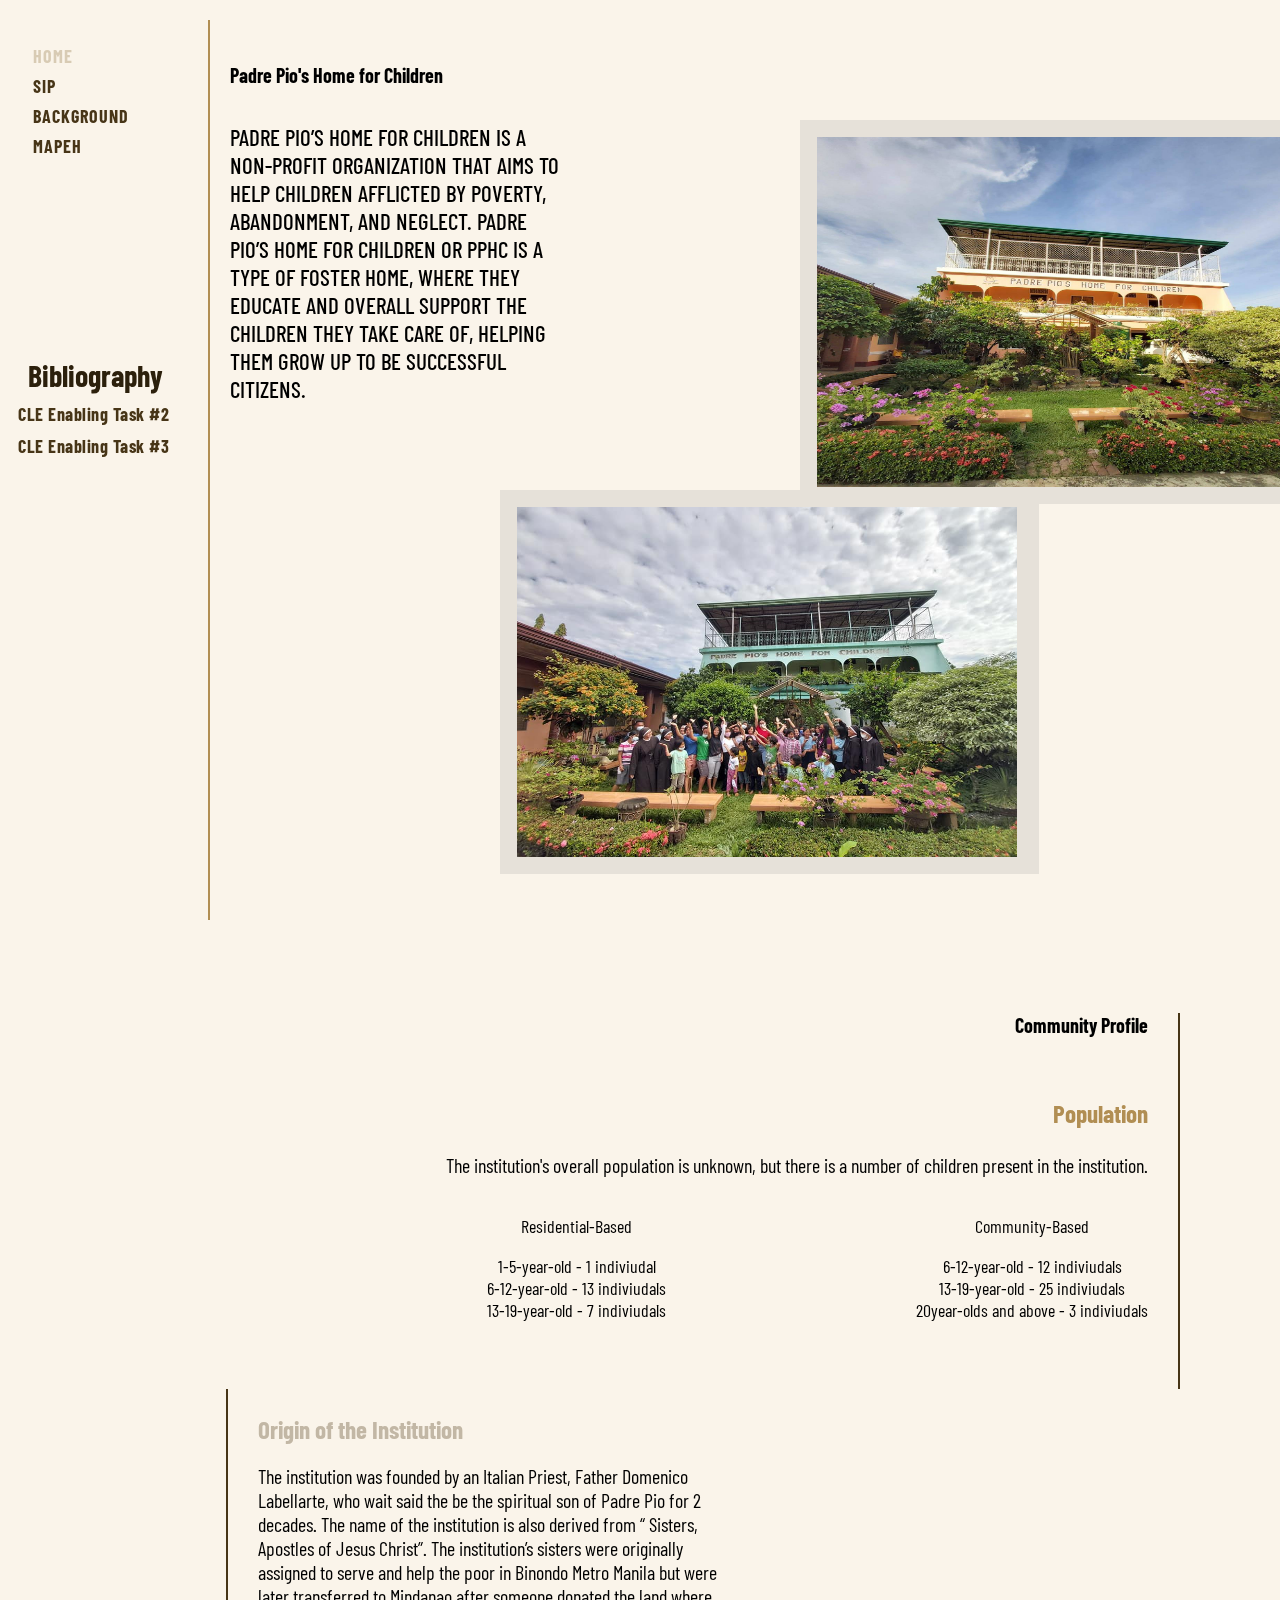
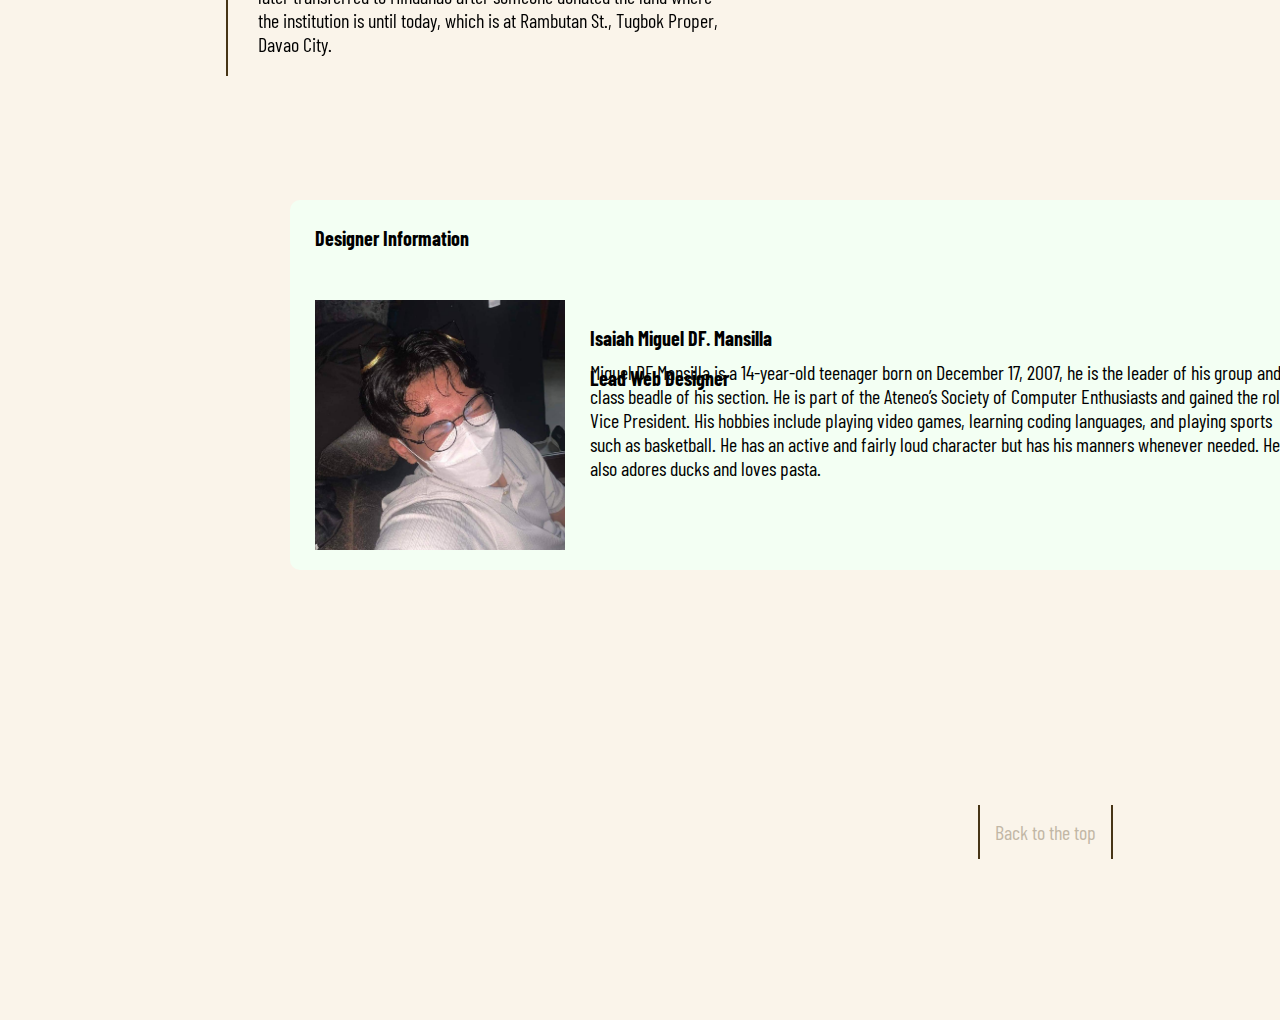
==== index.html @ 092f4664 "Add files via upload" ====
<!DOCTYPE html>
<html>
    <head>
        <meta name="viewport" content="width=device-width, initial-width=1.0">
        <meta name="description" content=" This will be a website about the Padre Pio's Home for Children. ">
        <title>Partnered Institution - Miguel Mansilla</title>
        <link rel="stylesheet" href="mainstyles.css">
        <link rel="preconnect" href="https://fonts.googleapis.com">
        <link rel="preconnect" href="https://fonts.gstatic.com" crossorigin>
        <link href="https://fonts.googleapis.com/css2?family=Barlow+Condensed:wght@100;400;500;600&family=Cabin:wght@400;500;700&family=Kanit:wght@100;400;500;700&family=Roboto:wght@100;400;500;700&display=swap" rel="stylesheet">
    
        <style>

            body {
              height: 2500px;
            }

            .creator-about {
                position: absolute;
                top: 1800px;
                left: 290px;

                flex-basis: 31%;
                background: #f3fff3;
                border-radius: 10px;
                margin-bottom: 500px;
                padding: 50px 25px;
                box-sizing: border-box;
                transition: 0.5s;

                height: 370px;
                width: 80%;

                font-family: 'Barlow Condensed', sans-serif;
            }

            .creator-about:hover {
                box-shadow: 0px 0px 10px rgba(0, 0, 0, 0.15);
            }

            .creator-info {
                margin-bottom: 100px;
            }

            .creator-title {
                position: absolute;
                bottom: 300px;

                text-align: left;
                font-weight: bold;
                font-size: 20px;
            }

            .creator-img {
                width: 250px;
                margin-right: 20px;

                position: absolute;
                bottom: 20px;
            }

            .creator-name {
                display: inline-block;
                
                position: absolute;
                bottom: 220px;
                left: 300px;
                margin: auto;


                font-size: 20px;
                padding-right: 10px;
                font-weight: bold;
            }

            .creator-position {
                display: inline-block;

                position: absolute;
                bottom: 180px;
                left: 300px;
                margin: auto;

                font-size: 20px;
                font-weight: bold;
            }

            .creator-description {
                display: inline-block;
                padding-bottom: 50px;

                position: absolute;
                bottom: 40px;
                left: 300px;

                font-size: 20px;
                width: 70%;

                margin: auto;
            }

            /* back to the top btn */

            .top-btn {
                font-family: 'Barlow Condensed', sans-serif;
                position: relative;
                top: 2400px;
                left: 750px;
                text-decoration: none;

                margin: 20px;
                color: #c2b7a5;

                border-right: 2px solid #473517;
                border-left: 2px solid #473517;
                font-size: 20px;

                padding: 15px;

                transition: 0.15s ease-in-out;
            }

            .top-btn:hover {
                border-right: none;
                border-left: none;

                border-top: 2px solid #473517;
                border-bottom: 2px solid #473517;

            }
        </style>
    </head>
    <body>
        <nav>
          <div class="nav-bar">
             <ul class="nav-links">
                <li><a href="index.html" id="current">Home</a></li>
                <li><a href="sip.html">SIP</a></li>
                <li><a href="background.html">Background</a></li>
                <li><a href="mapeh.html">MAPEH</a></li>
             </ul>
          </div>
 
          <div class="bibliography">
            <h1 class="biblio-title">Bibliography</h1>
            <ul class="biblio-links">
                <li><a href="https://docs.google.com/document/d/1bNj2XebwE59fYeGxHQcDrqYnZ88GvaY4zBMD_GpjLDU/edit?usp=sharing">CLE Enabling Task #2</a></li>
                <li><a href="https://docs.google.com/document/d/1T39genlhDNpwC2QgMm9t2E3u4pca7KXvPmAS47w9Snc/edit?usp=sharing">CLE Enabling Task #3</a></li>
            </ul>
          </div>
        </nav>
 
        <main>
            <section class="header">
                <a id="top"></a>
                <h1 class="header-title">Padre Pio's Home for Children</h1>
                <p class="institution-description">Padre Pio’s Home for Children is a non-profit organization that aims to help children afflicted by poverty, abandonment, and neglect. Padre Pio’s Home for Children or PPHC is a type of foster home, where they educate and overall support the children they take care of, helping them grow up to be successful citizens.</p>
                <img class="img-1" src="images/institution-1.jpg">
                <img class="img-2" src="images/institution-3.jpg">
            </section>

            <section class="main-container">
                <h1 class="profile-title">Community Profile</h1>

                    <div class="population">
                        <p class="population-title">Population</p>
                        <div class="population-description">
                         <p class="population-semi-description">The institution's overall population is unknown, but there is a number of children present in the institution.</p>
                         <div class="population-number">
                            <div class="residential-based">
                                <p class="community-title">Residential-Based</p>
                                <ul class="community-amount">
                                    <li>1-5-year-old - 1 indiviudal</li>
                                    <li>6-12-year-old - 13 indiviudals</li>
                                    <li>13-19-year-old - 7 indiviudals</li>
                                </ul>
                             </div>
                             <div class="community-based">
                                <p class="community-title">Community-Based</p>
                                <ul class="community-amount">
                                    <li>6-12-year-old - 12 indiviudals</li>
                                    <li>13-19-year-old - 25 indiviudals</li>
                                    <li>20year-olds and above - 3 indiviudals</li>
                                </ul>
                             </div>
                         </div>
                        </div>
                    </div>

                    <div class="origin">
                        <p class="origin-title">Origin of the Institution</p>
                        <div class="origin-description">
                            <p>The institution was founded by an Italian Priest,  Father Domenico Labellarte, who wait said the be the spiritual son of Padre Pio for 2 decades. The name of the institution is also derived from “ Sisters, Apostles of Jesus Christ”. The institution’s sisters were originally assigned to serve and help the poor in Binondo Metro Manila but were later transferred to Mindanao after someone donated the land where the institution is until today, which is at Rambutan St., Tugbok Proper, Davao City. </p>
                        </div>
                    </div>
                </div>
            </section>

            <section class="creator-about">
                <p class="creator-title">Designer Information</p>
                    <div class="creator-info">
                        <img class="creator-img" src="images/creator-1.jpg">
                        <p class="creator-name">Isaiah Miguel DF. Mansilla</p>
                        <p class="creator-position">Lead Web Designer</p>
                        <p class="creator-description">Miguel DF Mansilla is a 14-year-old teenager born on December 17, 2007, he is the leader of his group and the class beadle of his section. He is part of the Ateneo’s Society of Computer Enthusiasts and gained the role of Vice President. His hobbies include playing video games, learning coding languages, and playing sports such as basketball. He has an active and fairly loud character but has his manners whenever needed. He also adores ducks and loves pasta.</p>
                    </div>
            </section>

            <a class="top-btn" href="#top">Back to the top</a>

        </main>
---- mainstyles.css ----
/* Global */

body {
  background-color: #faf4ea;
  height: 2750px;
  overflow-x: hidden;
}


/* Navigations */

nav {
  position: fixed;  
  border-right: 2px solid #b18e53;
  height: 900px;
}

.nav-bar {
  width: 200px
}

.nav-links {
  margin-right: 75px;
  margin-top: 25px;
  width: 200px;
  padding: 0;
}

.nav-links li {
  display: block;
  margin: 8px 25px;
}

.nav-links a {
  font-family: 'Barlow Condensed', sans-serif;
  font-weight: bold;
  font-size: 18px;
  letter-spacing: 1px;
  color: #473517;
  text-decoration: none;
  text-transform: uppercase;
  padding-bottom: 2.5px;
}

#current {
  color: rgb(216, 203, 180);
}

.nav-links a {
  position: relative;
}

.nav-links a::before {
    content: '';
    position: absolute;
    width: 100%;
    height: 2px;
    border-radius: 4px;
    background-color: #2c200c;
    bottom: 0;
    left: 0;
    transform-origin: right;
    transform: scaleX(0);
    transition: transform .3s ease-in-out;
  }

.nav-links a:hover::before {
  transform-origin: left;
  transform: scaleX(1);
}

/* Bibliography */

.bibliography {
  font-family: 'Barlow Condensed', sans-serif;
  text-align: left;

  margin-top: 200px;
}

.biblio-title {
  color: #2c200c;
  margin: 8px 20px;
  font-size: 30px;
}

.biblio-links {
  list-style: none;
  padding-left: 0;
  margin: 10px; 
}

.biblio-links li {
  font-size: 18px;
  margin-top: 10px;
}

.biblio-links a {
  color: #473517;
  font-weight: bold;
  letter-spacing: 0.5px;
  text-decoration: none;
}

/* index */


/* Main */

main {
  padding-left: 200px;
  height: 2600px;
}

.header {
  width: 80%;
  margin-top: 20px;
  font-family: 'Barlow Condensed', sans-serif;
}

.header-title {
  position: absolute;
  left: 230px;
  top: 50px;

  font-size: 20px;
  text-align: left;
  color: black;
  font-family: inherit;
}

.institution-description {
  position: absolute;
  top: 100px;
  left: 230px;

  width: 330px;

  text-align: left;
  font-size: 23px;
  font-family: inherit;
  font-weight: 500;
  text-transform: uppercase;
}

.img-1 {
  position: absolute;
  left: 800px;
  top: 120px;
  
  width: 500px;
  height: 350px;
  border: 2px solid #e6e1d9;
  background-color: #e6e1d9;
  padding: 15px;
}


.img-2 {
  position: absolute;
  left: 500px;
  top: 490px;
  
  width: 500px;
  height: 350px;
  border: 2px solid #e6e1d9;
  background-color: #e6e1d9;
  padding: 15px 20px 15px 15px;
}

/* Community Profile */

.container {
  position: absolute;
  right: 100px;
  top: 150px;
  height: 1000px;;

  font-family: 'Barlow Condensed', sans-serif;

  width: 80%;
  display: flex;
  justify-content: right;
  flex-direction: column;
}

.main-container {
  position: absolute;
  right: 100px;
  top: 1000px;

  font-family: 'Barlow Condensed', sans-serif;

  width: 80%;
  display: flex;
  justify-content: right;
  flex-direction: column;
}


.profile-title {
  border-right: 2px solid #473517;
  padding-right: 30px;
  margin-bottom: 0;

  height: 60px;
}

.population {
  border-right: 2px solid #473517;
  padding-right: 30px;
  padding-bottom: 50px;
}

.profile-title {  
  text-align: right;
  font-size: 20px;
}

.population-title {
  color:#b18e53;
  font-size: 25px;
  margin-bottom: 5px;
  font-weight: bold;
  text-align: right;
}

.population-description {
  display: flex;
  flex-direction: column;

  
  width: 100%;
}

.population-semi-description {
  text-align: right;
  font-size: 20px;
}

.population-number {
  display: flex;
  justify-content: right;


  width: 100%;
  margin: auto;
}

/* Population NO. */

.residential-based {
  display: flex;
  flex-direction: column;

  font-size: 18px;
  text-align: center;
  margin-right: 250px;
}

.community-based {
  display: flex;
  flex-direction: column;

  font-size: 18px;
  text-align: center;
}

.community-title {
  font-size: inherit;
  margin-bottom: 0;
}

.community-amount {
  font-size: inherit;
  text-align: inherit;
  list-style: none;
  padding-left: 0;
}

/* Origin */

.origin {
  border-left: 2px solid #473517;
  padding-left: 30px;
  margin-left: 70px;
}

.origin-title {
  color: #c2b7a5;
  font-size: 25px;
  margin-bottom: 5px;
  font-weight: bold;
  text-align: left;
}

.origin-description {
  text-align: left;
  font-size: 20px;
  width: 50%;
}

/* end of index */

/* SIP */

.sip-container {
  position: relative;
  left: 700px;
  top: 200px;

  font-family: 'Barlow Condensed', sans-serif;

  width: 80%;
  display: flex;
  justify-content: right;
  flex-direction: column;
}

.sip-title {
  position: relative;
  left: 700px;
  top: 90px;

  width: 400px;

  font-size: 25px;
  text-align: left;
  color: #967E76;
  font-family: inherit;
  font-weight: bold;
}

.sip-member-list {
  position: relative;
  left: 490px;
  top: 100px;  
  color: #826F66;
}

.sip-member-list li {
  display: inline-block;
  font-size: 15px;
  list-style: none;
  text-decoration: none;
  padding-left: 0;
  padding-bottom: 2px;
  margin-right: 10px;
  border-bottom: 1px solid #2c200c;
}

.sip-introduction {
  font-size: 20px;
  position: relative;
  right: 380px;
  bottom: 50px;
  color: #967E76;
}

.sip-introduction li {
  display: inline-block;
  margin-right: 25px;
}

/* background-significnce */

.background-significance {
  position: relative;
  right: 650px;
  top: 20px;

  text-align: left;
  border-left: 2px solid #473517;
  padding-left: 20px;
  font-size: 20px;
}

.background-title {
  position: relative;

  right: 0;
  width: 550px;
  margin-right: 10px; 

  color: #AD8B73;
}

.background-description {
  color: #967E76;
}

/* problem statement */

.problem-statement {
  position: relative;
  right: 650px;
  top: 20px;

  text-align: left;
  border-left: 2px solid #473517;
  padding-left: 20px;
  font-size: 20px;
}

.problem-title {
  color: #AD8B73;
}

.problem-description {
  color: #967E76;
}

/* hypothesis */

.hypothesis {
  position: relative;
  right: 650px;
  top: 20px;

  font-size: 20px;
  text-align: left;
  border-left: 2px solid #473517;
  padding-left: 20px;
  padding-bottom: 50px;
}

.hypothesis-title {
  color: #AD8B73;
}

.hypothesis-state {
  color: #967E76;
}
/* methodology */

.methodology {
  position: relative;
  right: 450px;
  top: 70px;
  text-align: right;

  border-right: 2px solid #473517;
}


.method-title {
  position: relative;
  left: 820px;
  width: 500px;
  margin-right: 0;
  font-size: 25px;
  color: #AD8B73;
}

.methodology-grid {
  display: flex;
  justify-content: space-evenly;

  position: relative;
  left: 70px;

  text-align: center;
  width: 100%;
  font-size: 20px ;
}

.methodology-table th {
  font-size: 20px;
  width: 900px;
}

.methodology-table td {
  font-size: 15px;
  width: 100%;
  padding-left: 35px;
}

.methodology-table {
  width: 250px;
}

.variable-title {
  color: #826F66;  
}

.variable {
  color: #967E76;
}

/* set-up */

.set-up {
  position: relative;
  right: 450px;
  top: 70px;

  border-right: 2px solid #473517;
  padding-bottom: 50px;
  
}

.set-up-title {
  position: relative;
  left: 1130px;
  width: 500px;
  margin-right: 0;
  color: #AD8B73; 
  font-size: 25px;
}

.set-up-table {
  text-align: center;
}

.sets th {
  padding: 15px 50px;
  font-size: 20px;
  text-align: center;
  color: #D7C0AE; 
}

.set-up-description td {
  padding-right: 20px;
  color: #967E76; 
}

.set-up-trials td {
  padding-top: 20px;
  padding-right: 20px;
  color: #967E76;
}


/* experimental data */

.experimental-data {
  position: relative;
  right: 450px;
  top: 55px;

  height: 200px;
  text-align: right;

  border-right: 2px solid #473517;
}

.experimental-data-title {
  position: relative;
  left: 715px;
  width: 600px;
  margin-right: 0;
  
  color: #AD8B73;
}

.experimental-data-table {
  position: relative;
  left: 05px;
  margin-right: 0;

  font-size: 18px;
  text-align: center;
}

.experimental-title th {
  color: #D7C0AE;
  padding-bottom: 15px;
}


.experimental-content {
  color: #967E76;
}

/* background-significance */

.project-background, .project-rationale, .project-proposal, .project-social-studies {
  border-right: 2px solid #473517;
  border-left: 2px solid #473517;
  height: 200px;
}

.project-background-title, .project-rationale-title, .project-proposal-title, .project-social-studies-title {
  text-align: center;
  font-size: 25px;
  color: #473517;
}

.project-background-description, .project-rationale-description, .project-proposal-description {
  text-align: center;
  width: 1000px;

  margin: auto;
  padding-bottom: 200px;
  color: #967E76;
  font-size: 17px;
}

.project-social-studies-answers {
  display: flex;
  align-items: flex-end;
  color: #967E76;

  padding: 0;
}

.project-social-studies-answers li {
  padding: 0 10px;
  list-style: none;
  text-align: center;
  max-width: 450px;

  margin: auto;
}
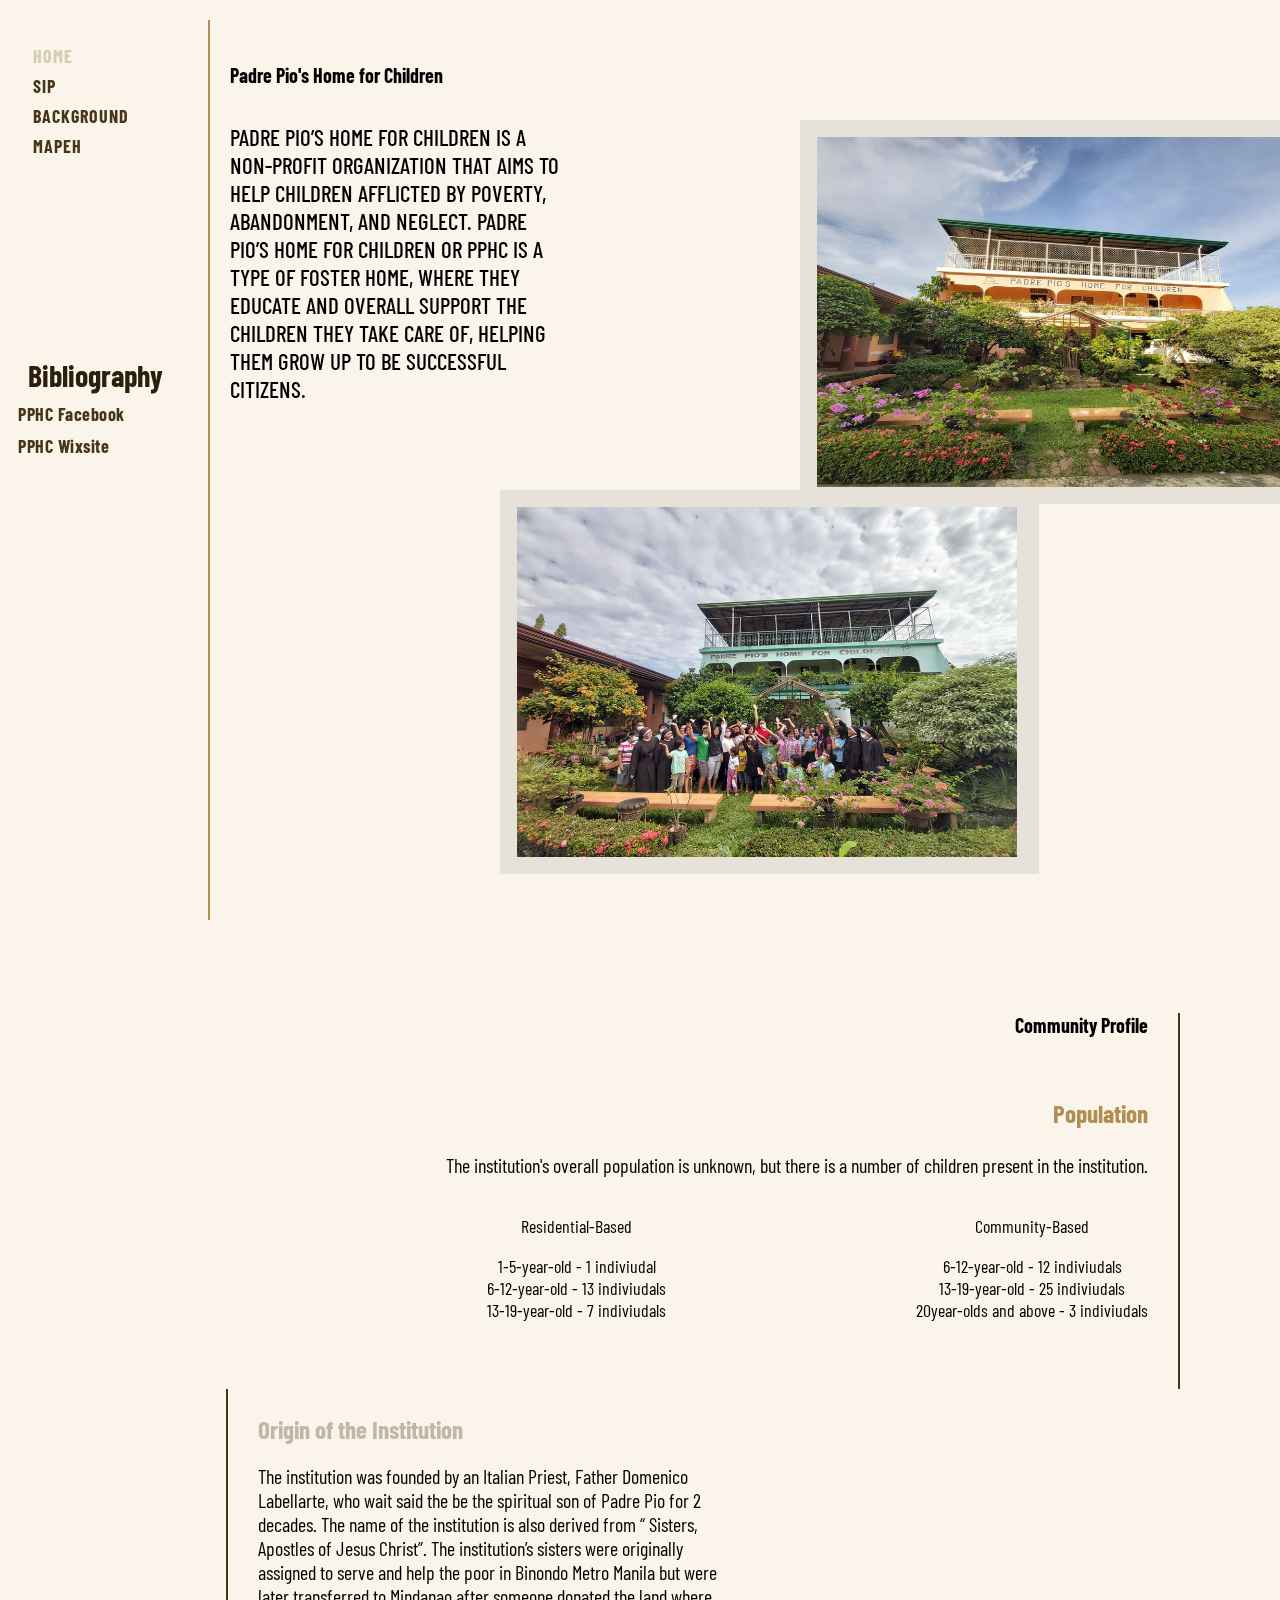
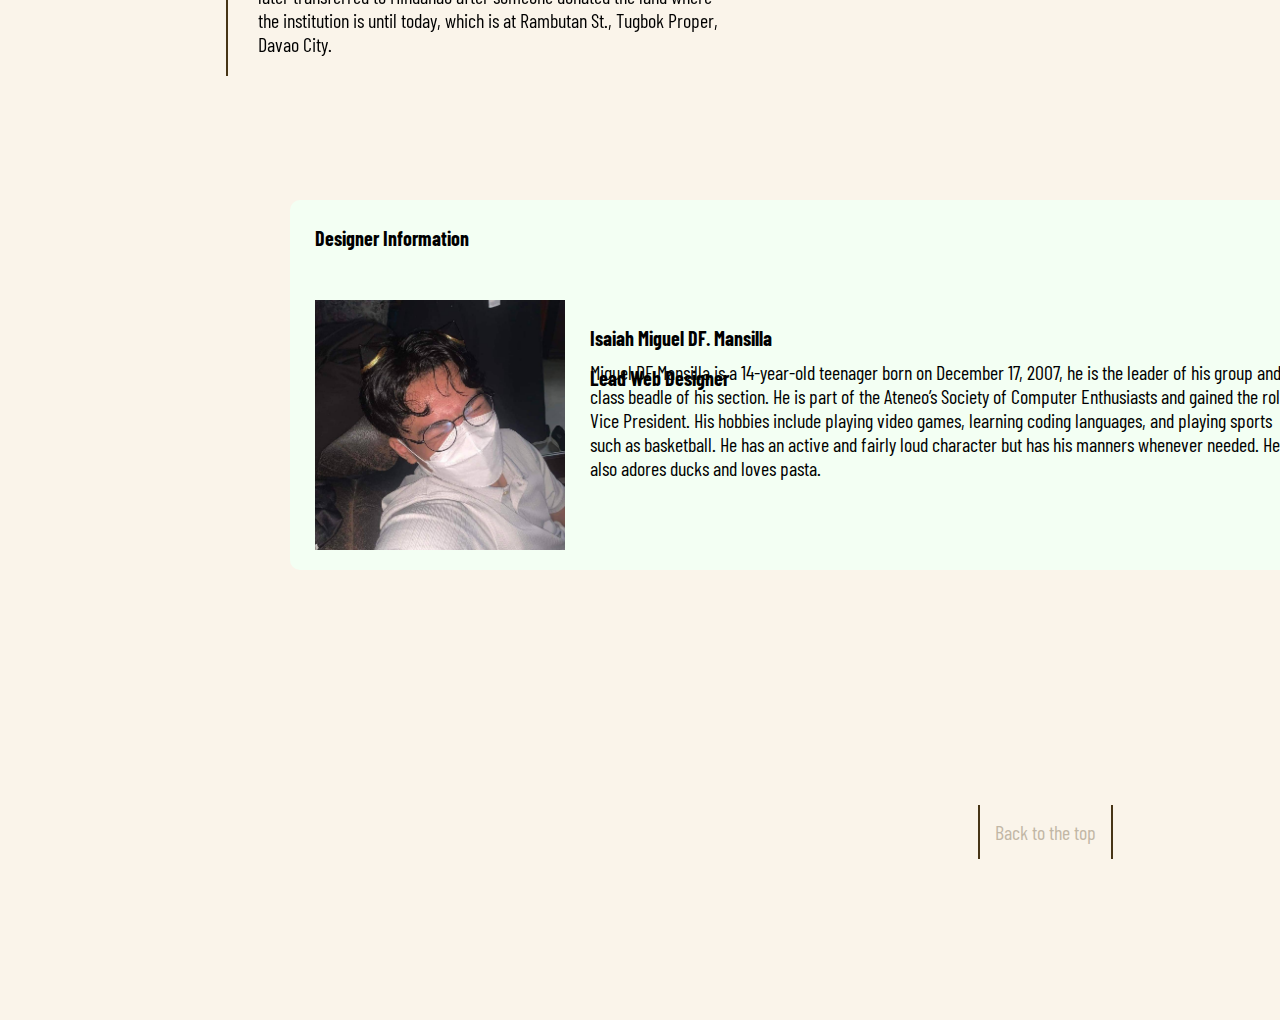
==== commit 772029fc: "Update index.html" ====
--- a/index.html
+++ b/index.html
@@ -144,8 +144,8 @@
           <div class="bibliography">
             <h1 class="biblio-title">Bibliography</h1>
             <ul class="biblio-links">
-                <li><a href="https://docs.google.com/document/d/1bNj2XebwE59fYeGxHQcDrqYnZ88GvaY4zBMD_GpjLDU/edit?usp=sharing">CLE Enabling Task #2</a></li>
-                <li><a href="https://docs.google.com/document/d/1T39genlhDNpwC2QgMm9t2E3u4pca7KXvPmAS47w9Snc/edit?usp=sharing">CLE Enabling Task #3</a></li>
+                <li><a href="https://www.facebook.com/Padre-Pios-Home-for-Children-Inc-2124660711100123">PPHC Facebook</a></li>
+                <li><a href="https://pandmig.wixsite.com/engageaddujhs/pphc ">PPHC Wixsite</a></li>
             </ul>
           </div>
         </nav>
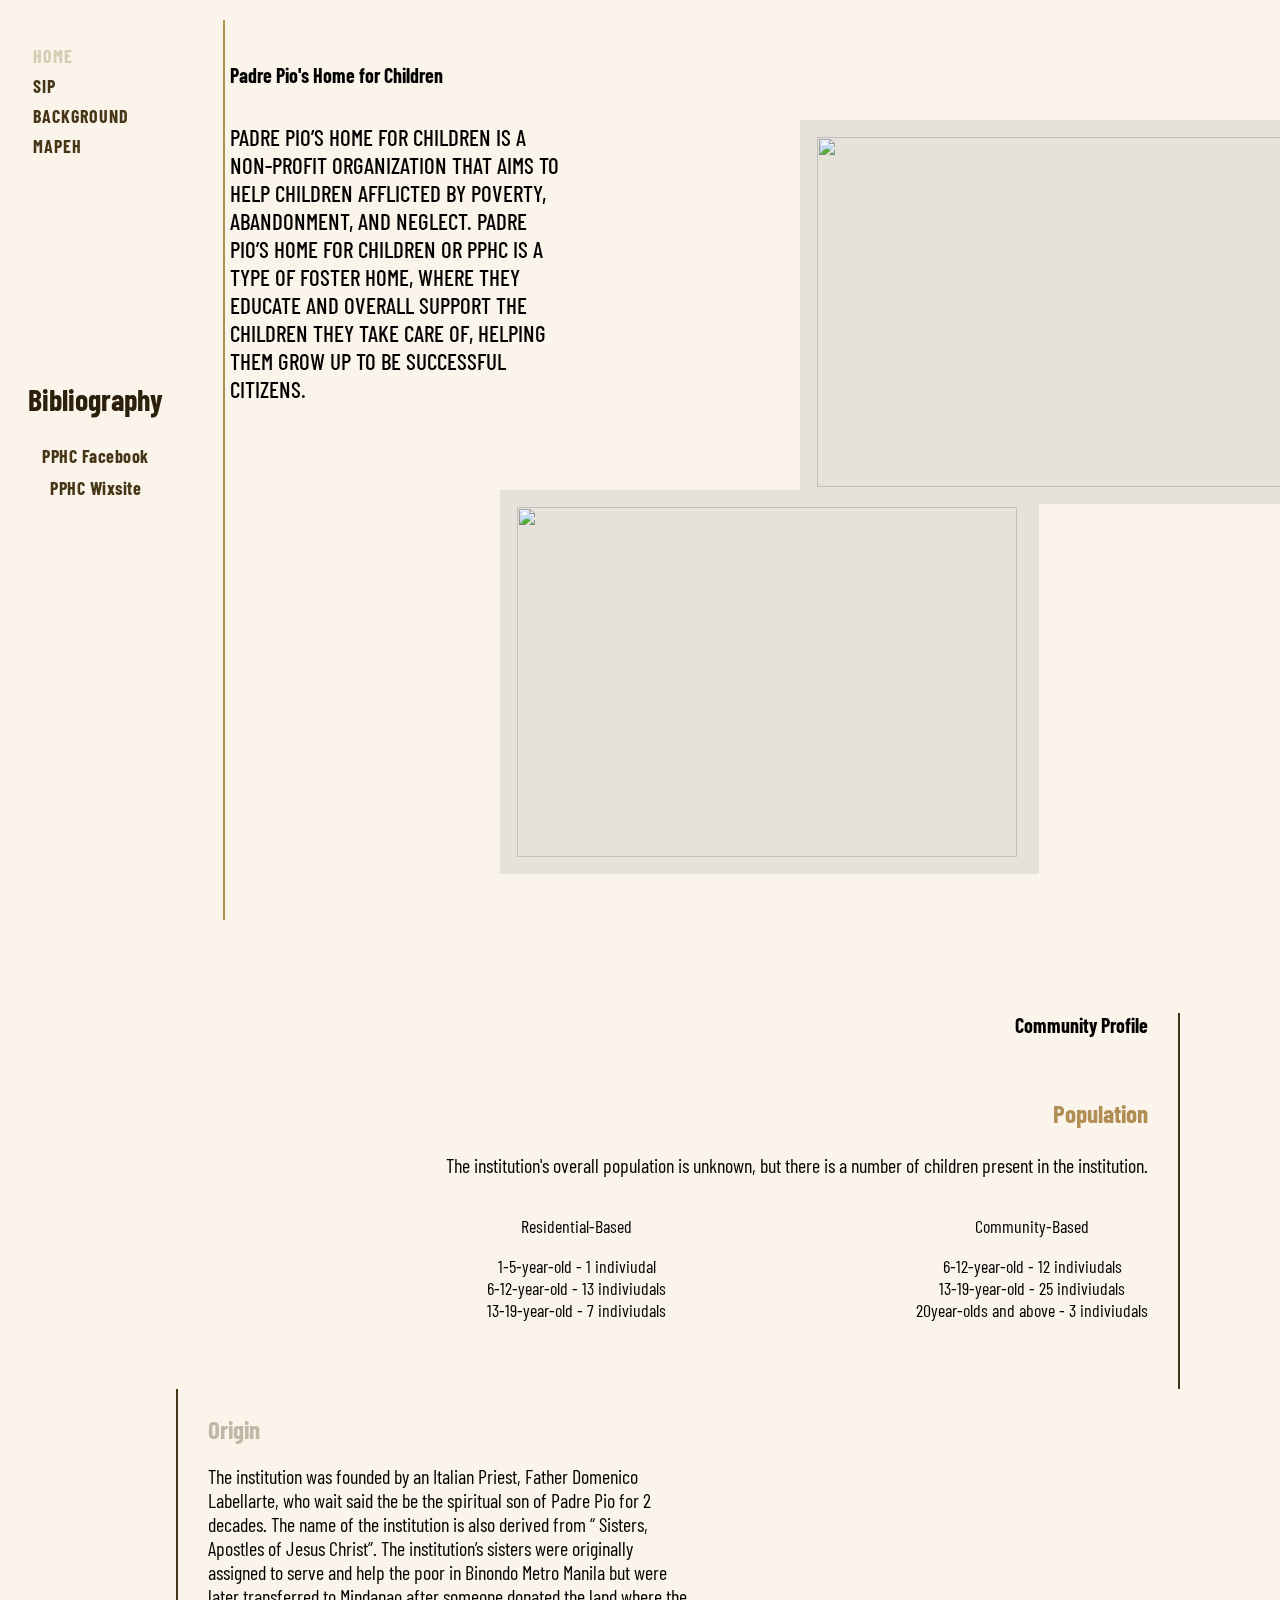
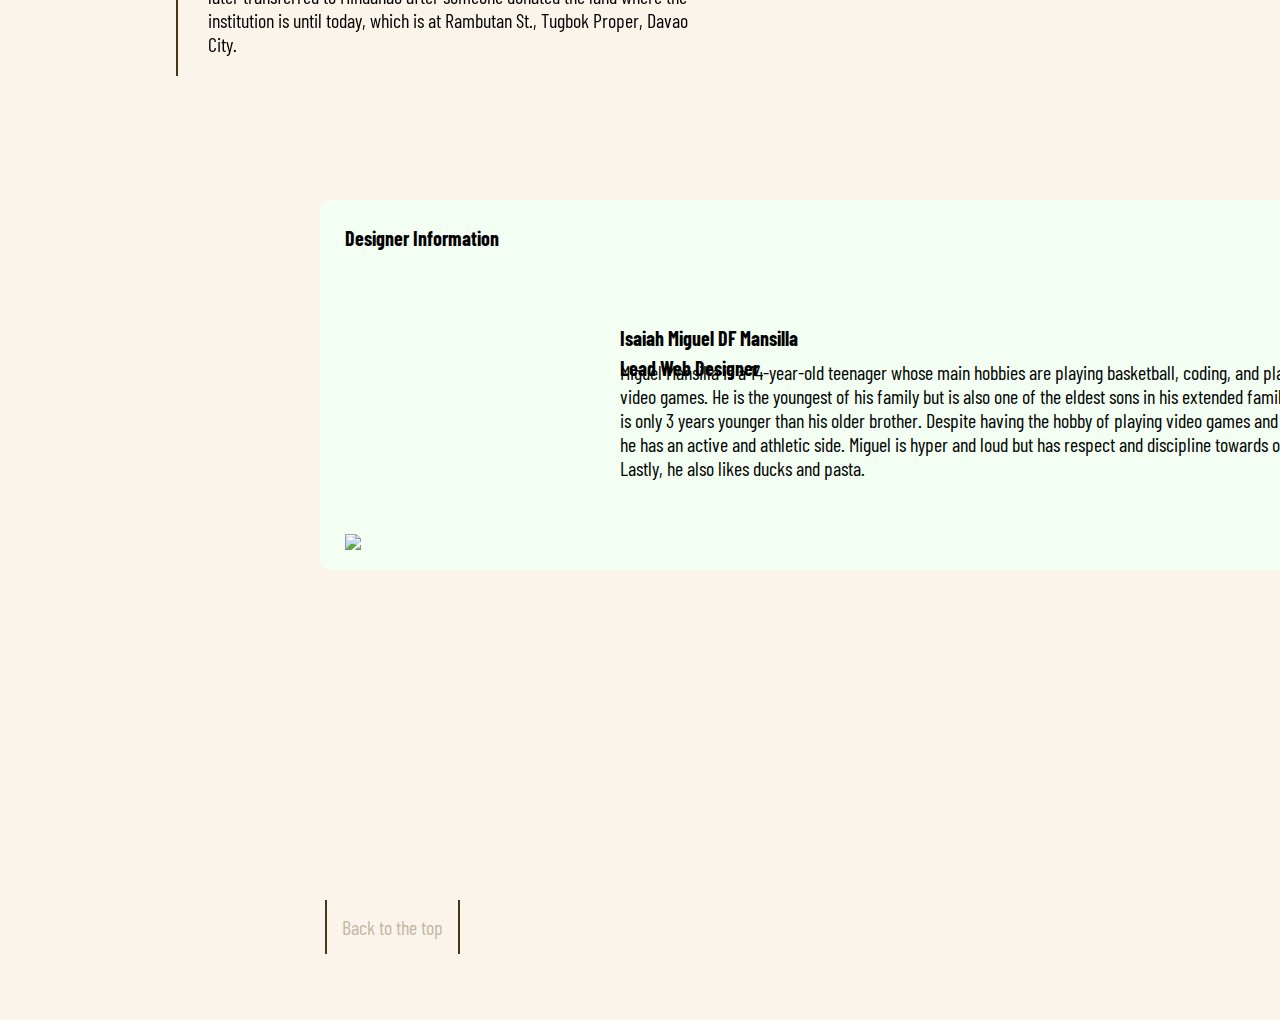
==== commit 8e9292b8: "Update index.html" ====
--- a/index.html
+++ b/index.html
@@ -18,7 +18,7 @@
             .creator-about {
                 position: absolute;
                 top: 1800px;
-                left: 290px;
+                left: 320px;
 
                 flex-basis: 31%;
                 background: #f3fff3;
@@ -77,7 +77,7 @@
                 display: inline-block;
 
                 position: absolute;
-                bottom: 180px;
+                bottom: 190px;
                 left: 300px;
                 margin: auto;
 
@@ -99,33 +99,31 @@
                 margin: auto;
             }
 
-            /* back to the top btn */
-
             .top-btn {
-                font-family: 'Barlow Condensed', sans-serif;
-                position: relative;
-                top: 2400px;
-                left: 750px;
-                text-decoration: none;
-
-                margin: 20px;
-                color: #c2b7a5;
-
-                border-right: 2px solid #473517;
-                border-left: 2px solid #473517;
-                font-size: 20px;
-
-                padding: 15px;
-
-                transition: 0.15s ease-in-out;
+              font-family: 'Barlow Condensed', sans-serif;
+              position: absolute;
+              top: 2500px;
+              right: 820px;
+              text-decoration: none;
+
+              margin-bottom: 100px;
+              color: #c2b7a5;
+
+              border-right: 2px solid #473517;
+              border-left: 2px solid #473517;
+              font-size: 20px;
+
+              padding: 15px;
+
+              transition: 0.15s ease-in-out;
             }
 
             .top-btn:hover {
-                border-right: none;
-                border-left: none;
-
-                border-top: 2px solid #473517;
-                border-bottom: 2px solid #473517;
+              border-right: none;
+              border-left: none;
+
+              border-top: 2px solid #473517;
+              border-bottom: 2px solid #473517;
 
             }
         </style>
@@ -144,8 +142,8 @@
           <div class="bibliography">
             <h1 class="biblio-title">Bibliography</h1>
             <ul class="biblio-links">
-                <li><a href="https://www.facebook.com/Padre-Pios-Home-for-Children-Inc-2124660711100123">PPHC Facebook</a></li>
-                <li><a href="https://pandmig.wixsite.com/engageaddujhs/pphc ">PPHC Wixsite</a></li>
+                <li><a href="https://www.facebook.com/Padre-Pios-Home-for-Children-Inc-2124660711100123" target="_blank">PPHC Facebook</a></li>
+                <li><a href="https://pandmig.wixsite.com/engageaddujhs/pphc " target="_blank">PPHC Wixsite</a></li>
             </ul>
           </div>
         </nav>
@@ -155,8 +153,8 @@
                 <a id="top"></a>
                 <h1 class="header-title">Padre Pio's Home for Children</h1>
                 <p class="institution-description">Padre Pio’s Home for Children is a non-profit organization that aims to help children afflicted by poverty, abandonment, and neglect. Padre Pio’s Home for Children or PPHC is a type of foster home, where they educate and overall support the children they take care of, helping them grow up to be successful citizens.</p>
-                <img class="img-1" src="images/institution-1.jpg">
-                <img class="img-2" src="images/institution-3.jpg">
+                <img class="img-1" src="image/institution-1.jpg">
+                <img class="img-2" src="image/institution-3.jpg">
             </section>
 
             <section class="main-container">
@@ -188,7 +186,7 @@
                     </div>
 
                     <div class="origin">
-                        <p class="origin-title">Origin of the Institution</p>
+                        <p class="origin-title">Origin</p>
                         <div class="origin-description">
                             <p>The institution was founded by an Italian Priest,  Father Domenico Labellarte, who wait said the be the spiritual son of Padre Pio for 2 decades. The name of the institution is also derived from “ Sisters, Apostles of Jesus Christ”. The institution’s sisters were originally assigned to serve and help the poor in Binondo Metro Manila but were later transferred to Mindanao after someone donated the land where the institution is until today, which is at Rambutan St., Tugbok Proper, Davao City. </p>
                         </div>
@@ -199,10 +197,10 @@
             <section class="creator-about">
                 <p class="creator-title">Designer Information</p>
                     <div class="creator-info">
-                        <img class="creator-img" src="images/creator-1.jpg">
-                        <p class="creator-name">Isaiah Miguel DF. Mansilla</p>
+                        <img class="creator-img" src="image/creator-1.jpg">
+                        <p class="creator-name">Isaiah Miguel DF Mansilla</p>
                         <p class="creator-position">Lead Web Designer</p>
-                        <p class="creator-description">Miguel DF Mansilla is a 14-year-old teenager born on December 17, 2007, he is the leader of his group and the class beadle of his section. He is part of the Ateneo’s Society of Computer Enthusiasts and gained the role of Vice President. His hobbies include playing video games, learning coding languages, and playing sports such as basketball. He has an active and fairly loud character but has his manners whenever needed. He also adores ducks and loves pasta.</p>
+                        <p class="creator-description">Miguel Mansilla is a 14-year-old teenager whose main hobbies are playing basketball, coding, and playing video games. He is the youngest of his family but is also one of the eldest sons in his extended family, who is only 3 years younger than his older brother. Despite having the hobby of playing video games and coding, he has an active and athletic side. Miguel is hyper and loud but has respect and discipline towards others. Lastly, he also likes ducks and pasta.</p>
                     </div>
             </section>
 
--- a/mainstyles.css
+++ b/mainstyles.css
@@ -73,10 +73,15 @@
 
 .bibliography {
   font-family: 'Barlow Condensed', sans-serif;
-  text-align: left;
-
-  margin-top: 200px;
-}
+  text-align: center;
+  padding-top: 200px;
+  padding-right: 40px;
+  display: flex;
+  flex-direction: column;
+  justify-content: center;
+  margin: auto;
+}
+
 
 .biblio-title {
   color: #2c200c;
@@ -283,7 +288,7 @@
 .origin {
   border-left: 2px solid #473517;
   padding-left: 30px;
-  margin-left: 70px;
+  margin-left: 20px;
 }
 
 .origin-title {
@@ -574,16 +579,29 @@
 
 /* background-significance */
 
+.given-project {
+  border-right: 2px solid #473517;
+  border-left: 2px solid #473517;
+}
+
+.project-title {
+  margin: auto;
+  text-align: center;
+  font-size: 50px;
+}
+
 .project-background, .project-rationale, .project-proposal, .project-social-studies {
   border-right: 2px solid #473517;
   border-left: 2px solid #473517;
-  height: 200px;
+  height: 250px;
+  padding: 20px 0;
 }
 
 .project-background-title, .project-rationale-title, .project-proposal-title, .project-social-studies-title {
   text-align: center;
   font-size: 25px;
   color: #473517;
+  padding-top: 50px;
 }
 
 .project-background-description, .project-rationale-description, .project-proposal-description {
@@ -592,16 +610,17 @@
 
   margin: auto;
   padding-bottom: 200px;
-  color: #967E76;
-  font-size: 17px;
+  color: #2c200c;
+  font-size: 20px;
 }
 
 .project-social-studies-answers {
   display: flex;
   align-items: flex-end;
-  color: #967E76;
+  color: #2c2c2c;
 
   padding: 0;
+  font-size: 18px;
 }
 
 .project-social-studies-answers li {
@@ -612,6 +631,3 @@
 
   margin: auto;
 }
-
-
-
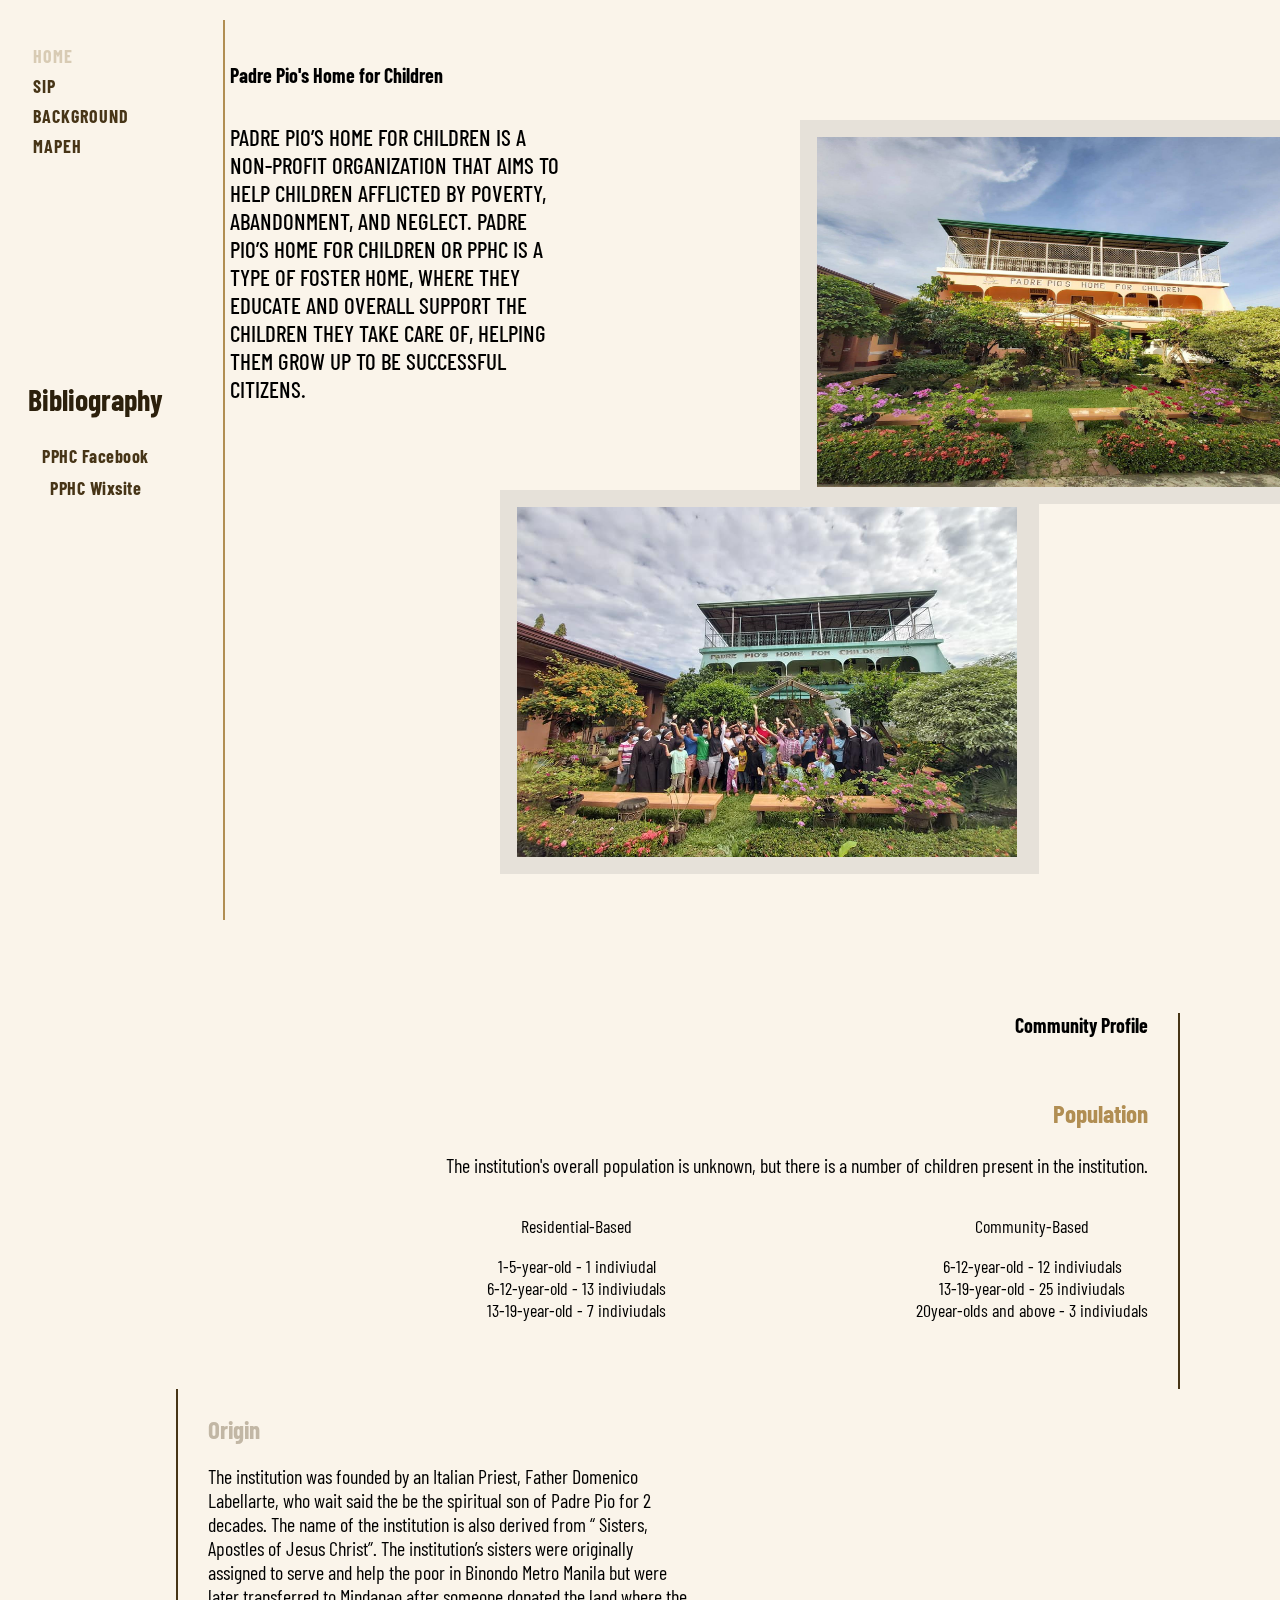
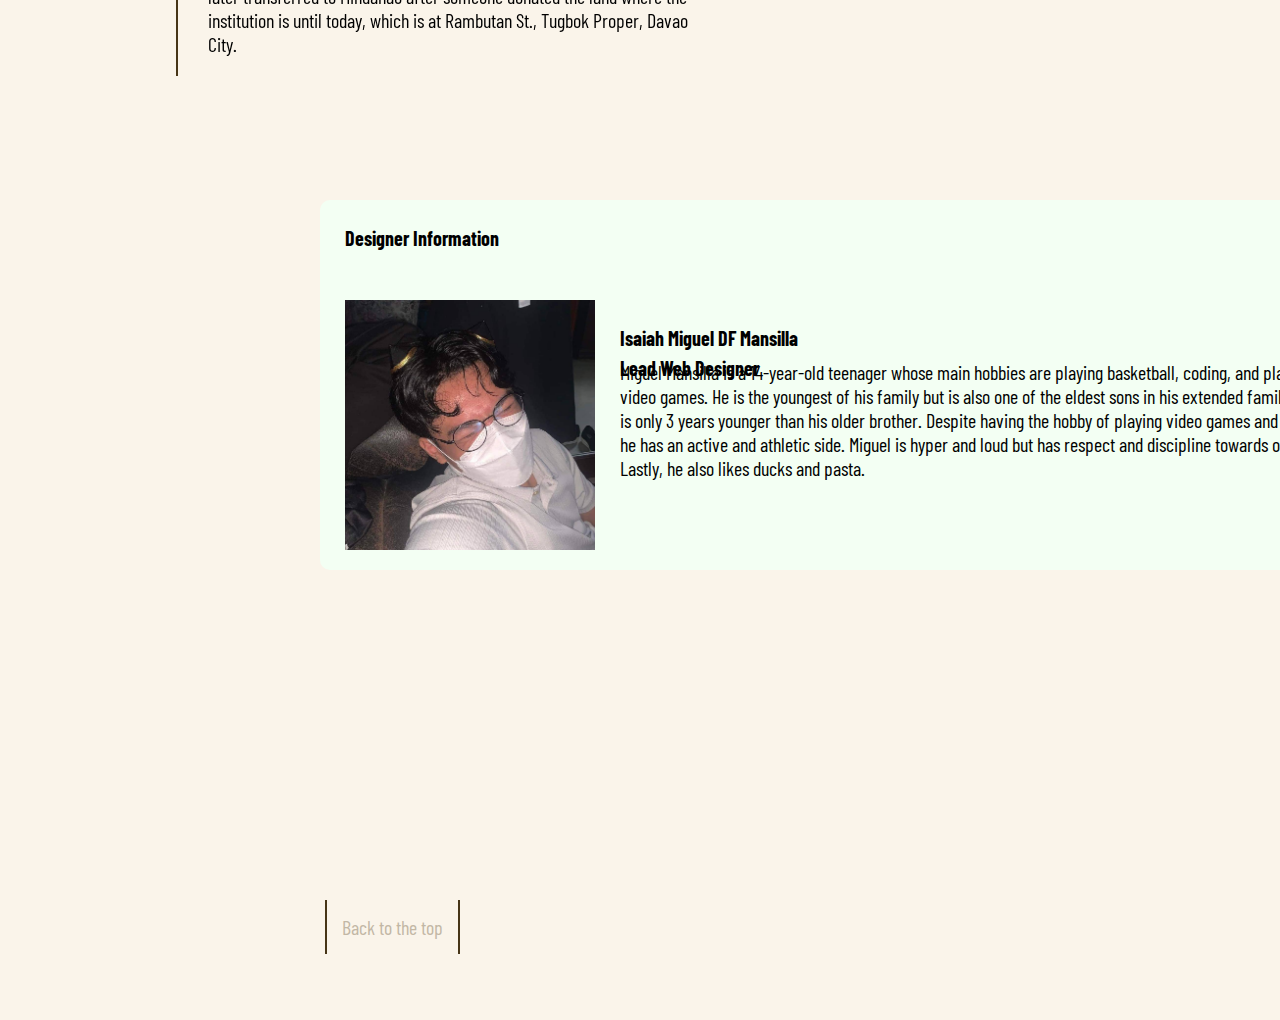
==== commit d3078662: "Update index.html" ====
--- a/index.html
+++ b/index.html
@@ -153,8 +153,8 @@
                 <a id="top"></a>
                 <h1 class="header-title">Padre Pio's Home for Children</h1>
                 <p class="institution-description">Padre Pio’s Home for Children is a non-profit organization that aims to help children afflicted by poverty, abandonment, and neglect. Padre Pio’s Home for Children or PPHC is a type of foster home, where they educate and overall support the children they take care of, helping them grow up to be successful citizens.</p>
-                <img class="img-1" src="image/institution-1.jpg">
-                <img class="img-2" src="image/institution-3.jpg">
+                <img class="img-1" src="images/institution-1.jpg">
+                <img class="img-2" src="images/institution-3.jpg">
             </section>
 
             <section class="main-container">
@@ -197,7 +197,7 @@
             <section class="creator-about">
                 <p class="creator-title">Designer Information</p>
                     <div class="creator-info">
-                        <img class="creator-img" src="image/creator-1.jpg">
+                        <img class="creator-img" src="images/creator-1.jpg">
                         <p class="creator-name">Isaiah Miguel DF Mansilla</p>
                         <p class="creator-position">Lead Web Designer</p>
                         <p class="creator-description">Miguel Mansilla is a 14-year-old teenager whose main hobbies are playing basketball, coding, and playing video games. He is the youngest of his family but is also one of the eldest sons in his extended family, who is only 3 years younger than his older brother. Despite having the hobby of playing video games and coding, he has an active and athletic side. Miguel is hyper and loud but has respect and discipline towards others. Lastly, he also likes ducks and pasta.</p>
